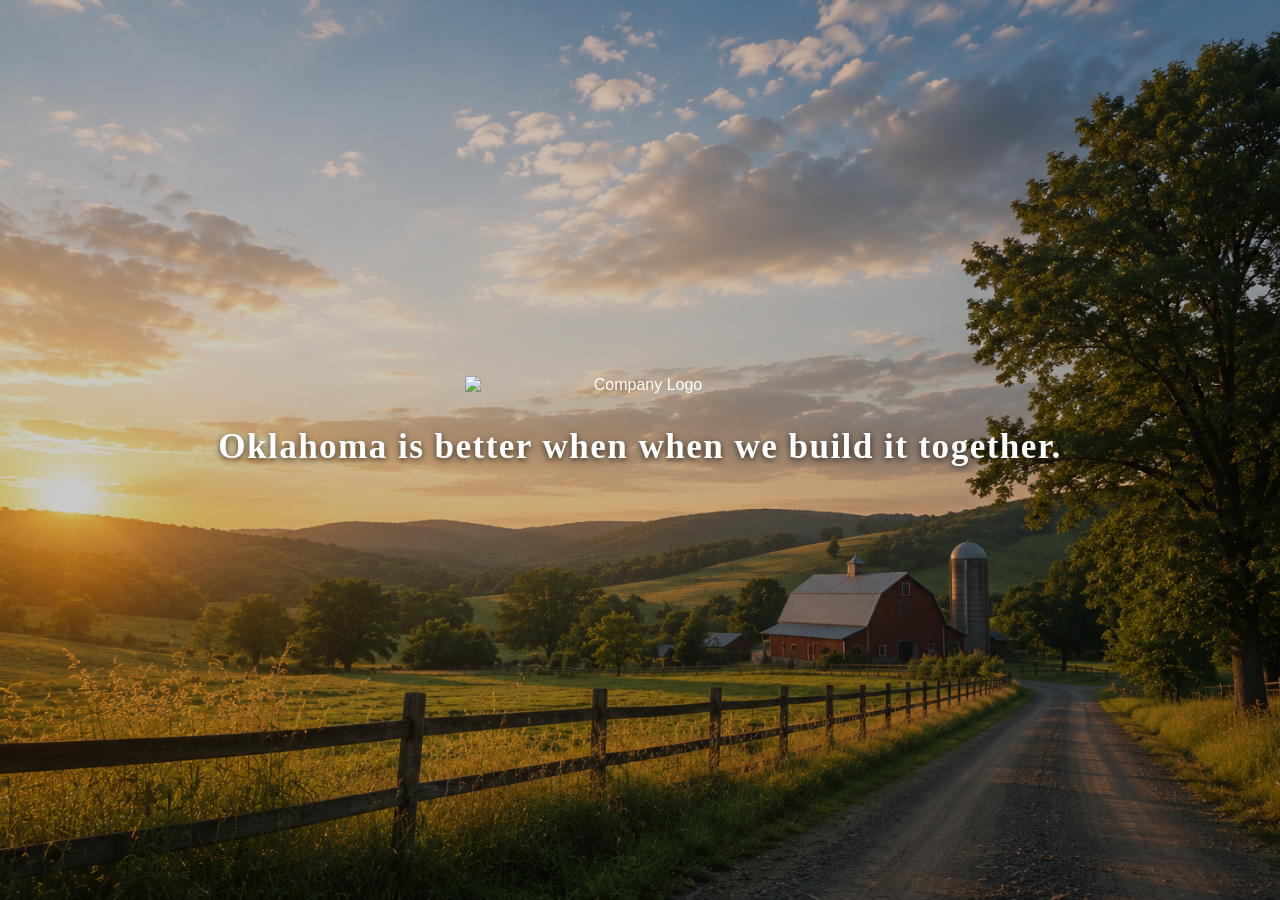
==== index.html @ b691f486 "Update logo image source in index.html" ====
<!DOCTYPE html>
<html lang="en">

<head>

    <meta charset="UTF-8">

    <meta
        name="viewport"
        content="width=device-width, initial-scale=1.0"
    >

    <title>ROK Exchange</title>

    <!-- Main stylesheet -->
    <link
        rel="stylesheet"
        href="assets/css/style.css"
    >

</head>


<body>

    <main class="hero">

        <div class="hero-content">

            <!-- Logo -->
            <img
                src="assets/images/LogoPNG.png"
                alt="Company Logo"
                class="logo"
            >

            <!-- Slogan -->
            <h1 class="slogan">
                Oklahoma is better when when we build it together.
            </h1>

        </div>

    </main>

</body>

</html>
---- assets/css/style.css ----
/* =========================================
   RESET
   ========================================= */

* {
    margin: 0;
    padding: 0;
    box-sizing: border-box;
}


/* =========================================
   PAGE
   ========================================= */

html,
body {
    width: 100%;
    height: 100%;
}

body {
    font-family: Arial, Helvetica, sans-serif;
    overflow: hidden;
}


/* =========================================
   HERO / BACKGROUND
   ========================================= */

.hero {
    width: 100%;
    min-height: 100vh;

    /* Background image */
    background-image:
        linear-gradient(
            rgba(0, 0, 0, 0.20),
            rgba(0, 0, 0, 0.20)
        ),
        url("../images/background.png");

    background-size: cover;
    background-position: center;
    background-repeat: no-repeat;

    /* Center the content */
    display: flex;
    justify-content: center;
    align-items: center;

    text-align: center;

    overflow: hidden;
}


/* =========================================
   CONTENT
   ========================================= */

.hero-content {
    width: 90%;
    max-width: 900px;

    /* Move content slightly upward */
    transform: translateY(-3vh);

    color: white;
}


/* =========================================
   LOGO
   ========================================= */

.logo {
    width: 350px;
    max-width: 75vw;
    height: auto;

    display: block;

    /* Centers logo and adds space below it */
    margin: 0 auto 30px;
}


/* =========================================
   SLOGAN
   ========================================= */

.slogan {
    font-family: Georgia, "Times New Roman", serif;

    font-size: 2.2rem;
    font-weight: 600;

    letter-spacing: 0.04em;
    line-height: 1.3;

    color: white;

    text-shadow:
        0 2px 6px rgba(0, 0, 0, 0.7);
}


/* =========================================
   MOBILE
   ========================================= */

@media (max-width: 600px) {

    .hero-content {
        width: 90%;
        transform: translateY(-2vh);
    }

    .logo {
        width: 260px;
    }

    .slogan {
        font-size: 1.4rem;
    }
}
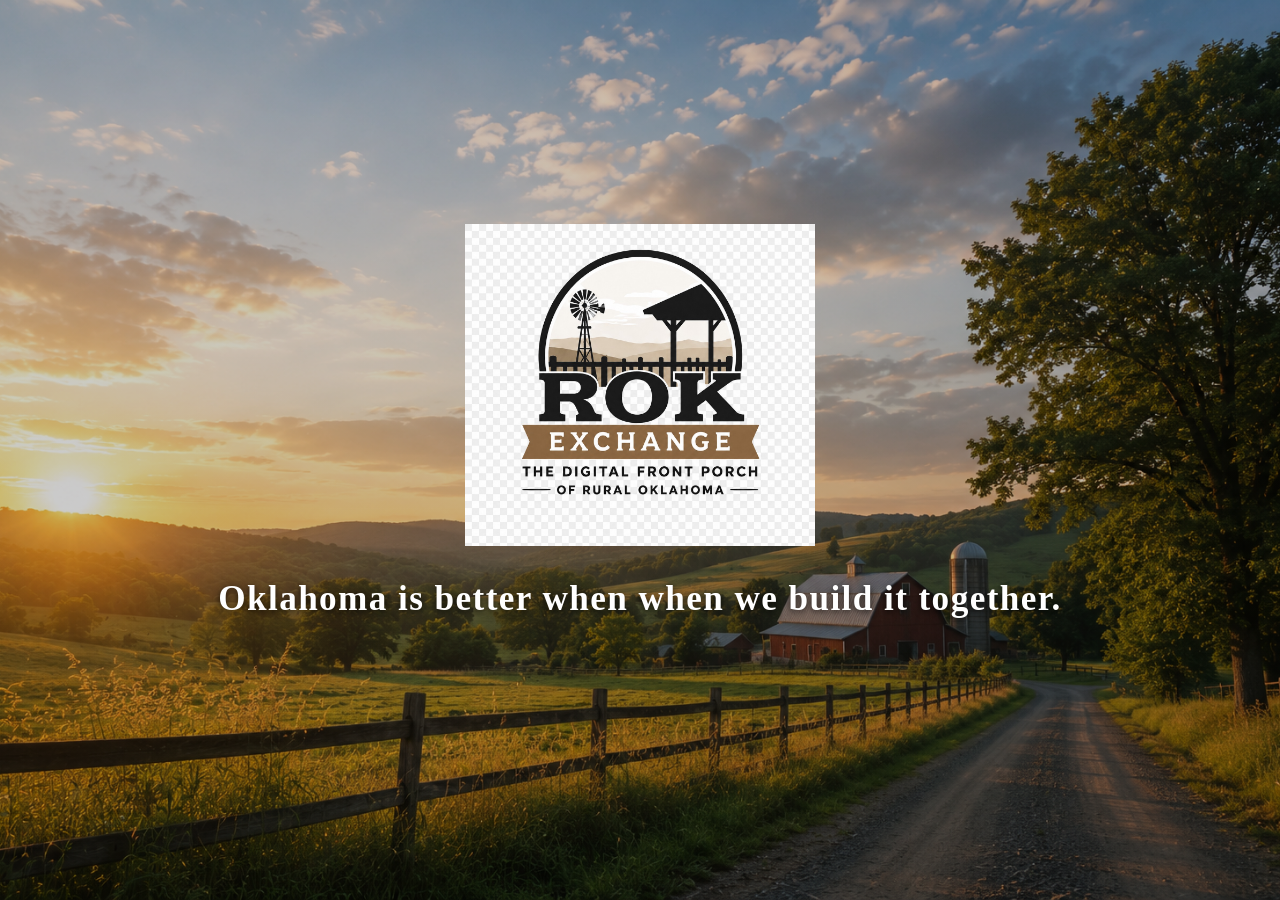
==== commit 1ac55bec: "Change logo image format from PNG to JPG" ====
--- a/index.html
+++ b/index.html
@@ -29,7 +29,7 @@
 
             <!-- Logo -->
             <img
-                src="assets/images/LogoPNG.png"
+                src="assets/images/LogoPNG.jpg"
                 alt="Company Logo"
                 class="logo"
             >
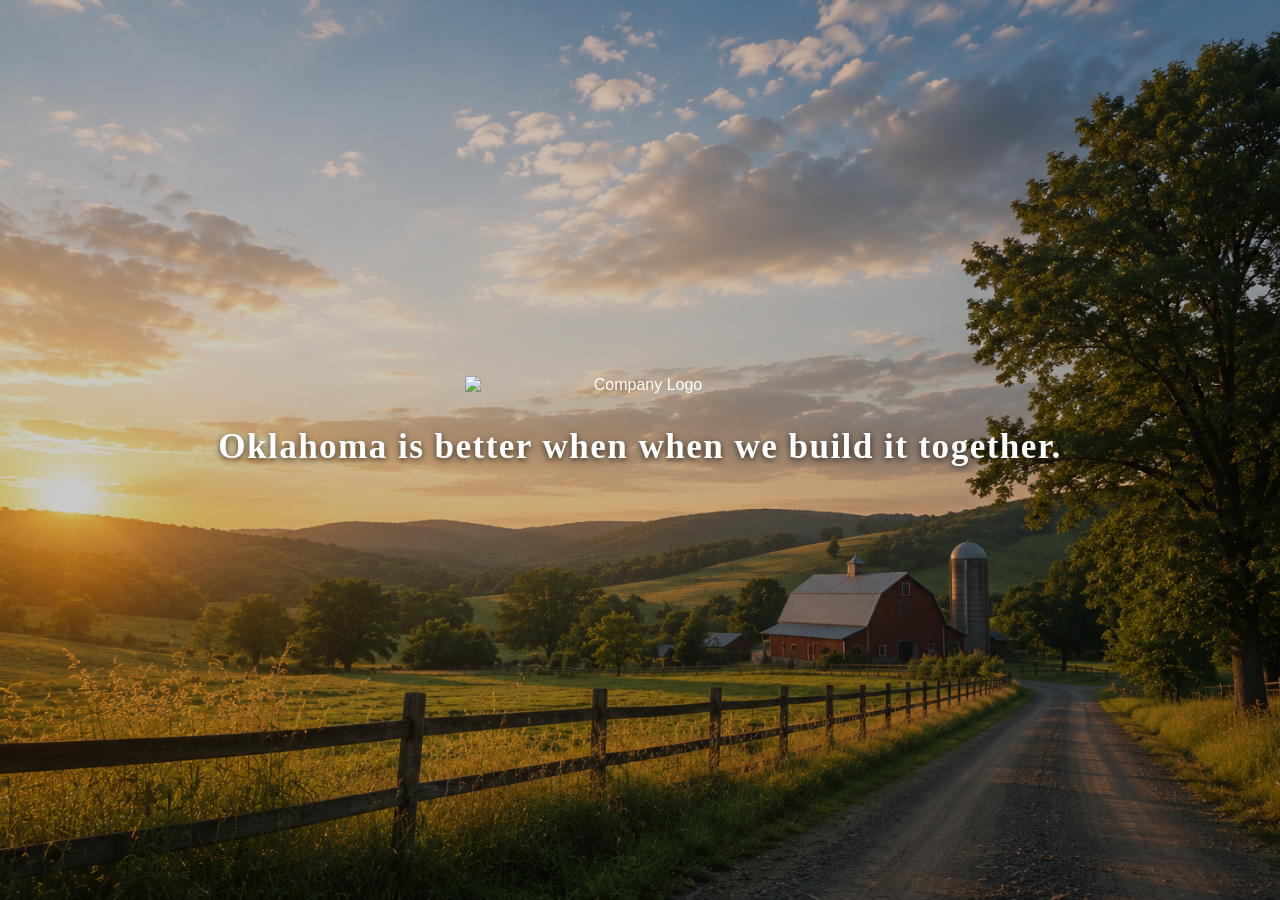
==== commit a080b509: "Update logo image source in index.html" ====
--- a/index.html
+++ b/index.html
@@ -29,7 +29,7 @@
 
             <!-- Logo -->
             <img
-                src="assets/images/LogoPNG.jpg"
+                src="assets/images/LOGO.jpg"
                 alt="Company Logo"
                 class="logo"
             >
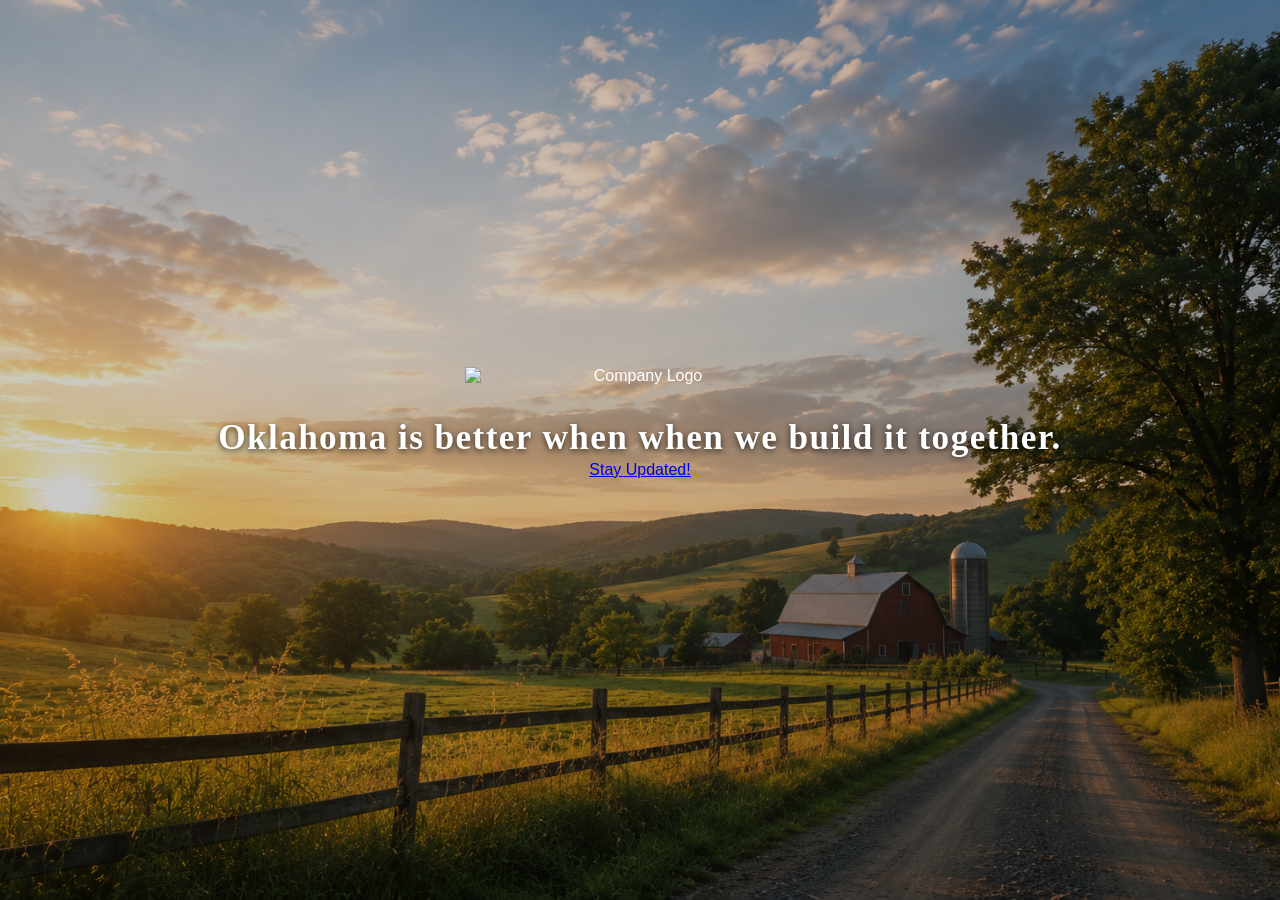
==== commit 63602d64: "Add 'Stay Updated!' button to index.html" ====
--- a/index.html
+++ b/index.html
@@ -38,6 +38,10 @@
             <h1 class="slogan">
                 Oklahoma is better when when we build it together.
             </h1>
+            
+            <a href="signup.html" class="updates-button">
+                Stay Updated!
+            </a>
 
         </div>
 
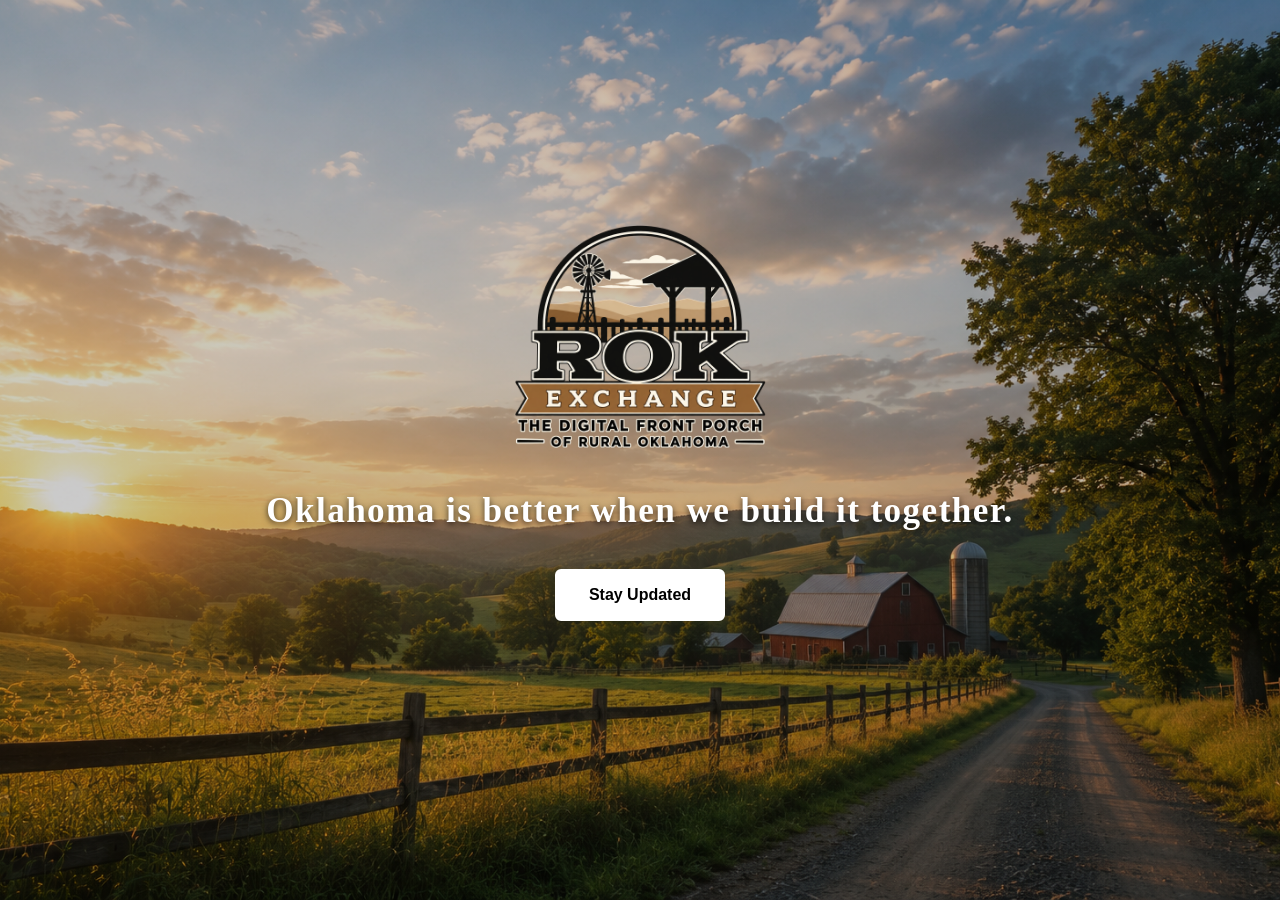
==== commit 455a18c3: "Refactor index.html for logo and content updates Updated logo image source and alt text. Removed unn" ====
--- a/index.html
+++ b/index.html
@@ -2,7 +2,6 @@
 <html lang="en">
 
 <head>
-
     <meta charset="UTF-8">
 
     <meta
@@ -12,14 +11,11 @@
 
     <title>ROK Exchange</title>
 
-    <!-- Main stylesheet -->
     <link
         rel="stylesheet"
         href="assets/css/style.css"
     >
-
 </head>
-
 
 <body>
 
@@ -27,20 +23,18 @@
 
         <div class="hero-content">
 
-            <!-- Logo -->
             <img
-                src="assets/images/LOGO.jpg"
-                alt="Company Logo"
+                src="assets/images/LOGO.png"
+                alt="ROK Exchange Logo"
                 class="logo"
             >
 
-            <!-- Slogan -->
             <h1 class="slogan">
-                Oklahoma is better when when we build it together.
+                Oklahoma is better when we build it together.
             </h1>
-            
+
             <a href="signup.html" class="updates-button">
-                Stay Updated!
+                Stay Updated
             </a>
 
         </div>
--- a/assets/css/style.css
+++ b/assets/css/style.css
@@ -106,6 +106,40 @@
         0 2px 6px rgba(0, 0, 0, 0.7);
 }
 
+/* =========================================
+   UPDATE BUTTON
+   ========================================= */
+
+.updates-button {
+    display: inline-block;
+
+    margin-top: 35px;
+    padding: 15px 32px;
+
+    background: white;
+    color: black;
+
+    font-family: Arial, Helvetica, sans-serif;
+    font-size: 1rem;
+    font-weight: 600;
+
+    text-decoration: none;
+
+    border: 2px solid white;
+    border-radius: 6px;
+
+    transition:
+        background-color 0.25s ease,
+        color 0.25s ease,
+        transform 0.25s ease;
+}
+
+.updates-button:hover {
+    background: transparent;
+    color: white;
+
+    transform: translateY(-2px);
+}
 
 /* =========================================
    MOBILE
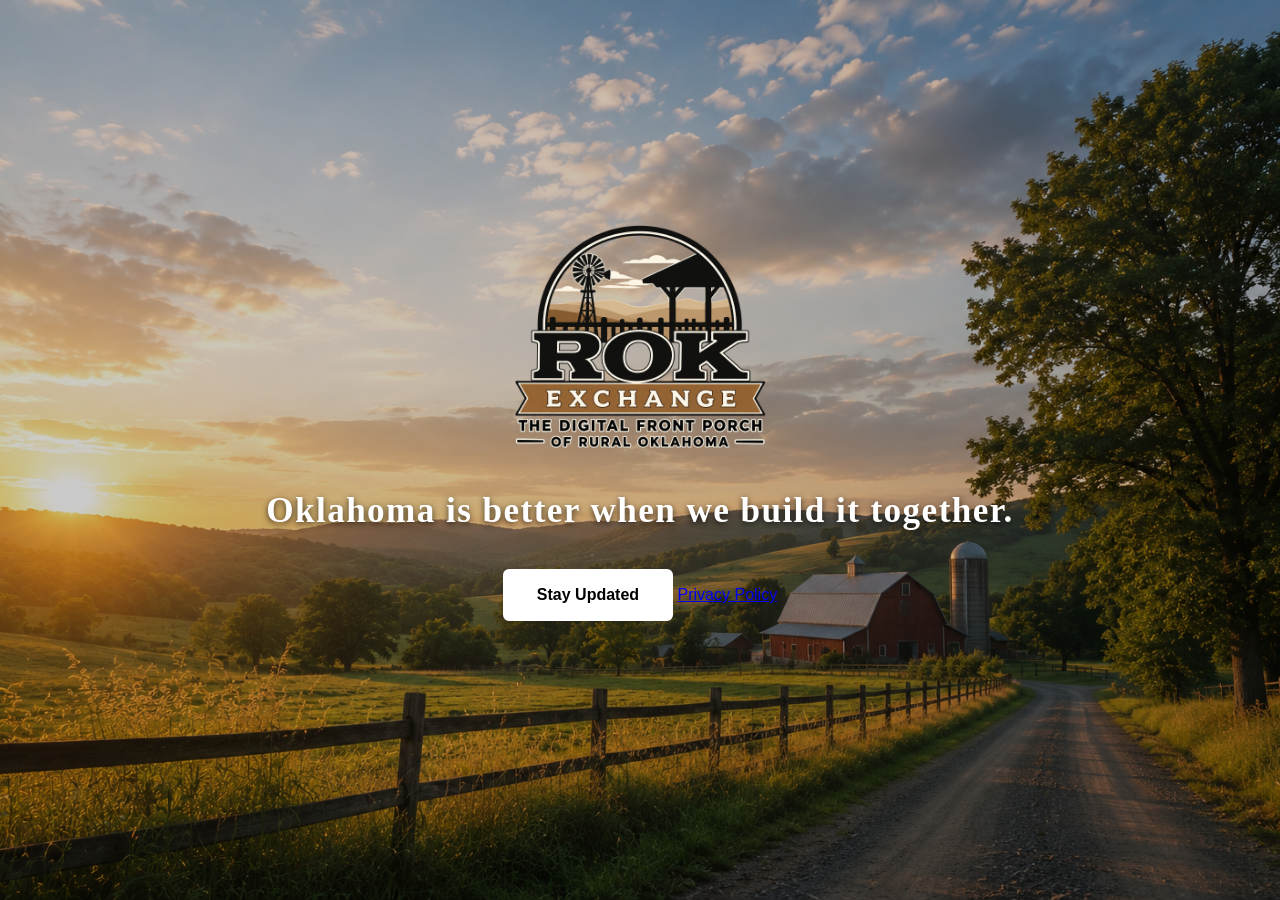
==== commit 96044f19: "Add Privacy Policy link to index.html" ====
--- a/index.html
+++ b/index.html
@@ -37,6 +37,10 @@
                 Stay Updated
             </a>
 
+            <a href="privacy.html" class="homepage-privacy-link">
+                Privacy Policy
+            </a>
+
         </div>
 
     </main>
--- a/assets/css/style.css
+++ b/assets/css/style.css
@@ -21,9 +21,7 @@
 
 body {
     font-family: Arial, Helvetica, sans-serif;
-    overflow: hidden;
-}
-
+}
 
 /* =========================================
    HERO / BACKGROUND
@@ -160,3 +158,281 @@
         font-size: 1.4rem;
     }
 }
+/* =========================================
+   SIGNUP PAGE
+   ========================================= */
+
+.signup-page {
+    width: 100%;
+    min-height: 100vh;
+
+    background-image:
+        linear-gradient(
+            rgba(0, 0, 0, 0.45),
+            rgba(0, 0, 0, 0.45)
+        ),
+        url("../images/background.png");
+
+    background-size: cover;
+    background-position: center;
+    background-repeat: no-repeat;
+
+    display: flex;
+    justify-content: center;
+    align-items: center;
+
+    padding: 20px;
+}
+
+.signup-container {
+    width: 100%;
+    max-width: 500px;
+
+    padding: 45px 35px;
+
+    background: rgba(0, 0, 0, 0.65);
+
+    border-radius: 12px;
+
+    text-align: center;
+
+    color: white;
+}
+
+.signup-logo {
+    width: 250px;
+    max-width: 70vw;
+
+    height: auto;
+
+    margin-bottom: 25px;
+}
+
+.signup-container h1 {
+    font-family: Georgia, "Times New Roman", serif;
+    font-size: 2.3rem;
+
+    margin-bottom: 15px;
+}
+
+.signup-description {
+    font-size: 1rem;
+    line-height: 1.5;
+
+    margin-bottom: 30px;
+}
+
+#email-form {
+    display: flex;
+    flex-direction: column;
+
+    gap: 15px;
+}
+
+#email-form input {
+    width: 100%;
+
+    padding: 15px;
+
+    border: none;
+    border-radius: 6px;
+
+    font-size: 1rem;
+
+    outline: none;
+}
+
+#email-form button {
+    padding: 15px;
+
+    border: 2px solid white;
+    border-radius: 6px;
+
+    background: white;
+    color: black;
+
+    font-size: 1rem;
+    font-weight: 600;
+
+    cursor: pointer;
+
+    transition:
+        background-color 0.25s ease,
+        color 0.25s ease;
+}
+
+#email-form button:hover {
+    background: transparent;
+    color: white;
+}
+
+#form-message {
+    min-height: 24px;
+
+    margin-top: 20px;
+
+    font-size: 0.95rem;
+}
+
+.back-link {
+    display: inline-block;
+
+    margin-top: 20px;
+
+    color: white;
+
+    text-decoration: none;
+}
+
+.back-link:hover {
+    text-decoration: underline;
+}
+
+
+/* =========================================
+   SIGNUP MOBILE
+   ========================================= */
+
+@media (max-width: 600px) {
+
+    .signup-container {
+        padding: 35px 20px;
+    }
+
+    .signup-container h1 {
+        font-size: 1.8rem;
+    }
+
+    .signup-logo {
+        width: 210px;
+    }
+}
+
+/* =========================================
+   PRIVACY NOTICE ON SIGNUP FORM
+   ========================================= */
+
+.privacy-notice {
+    margin-top: 18px;
+
+    font-size: 0.82rem;
+    line-height: 1.5;
+
+    color: rgba(255, 255, 255, 0.8);
+}
+
+.privacy-notice a {
+    color: white;
+    text-decoration: underline;
+}
+
+.privacy-notice a:hover {
+    opacity: 0.8;
+}
+
+
+/* =========================================
+   PRIVACY POLICY PAGE
+   ========================================= */
+
+.privacy-page {
+    width: 100%;
+    min-height: 100vh;
+
+    background-image:
+        linear-gradient(
+            rgba(0, 0, 0, 0.65),
+            rgba(0, 0, 0, 0.65)
+        ),
+        url("../images/background.png");
+
+    background-size: cover;
+    background-position: center;
+    background-attachment: fixed;
+
+    padding: 60px 20px;
+
+    color: white;
+
+    overflow-y: auto;
+}
+
+.privacy-container {
+    width: 100%;
+    max-width: 850px;
+
+    margin: 0 auto;
+
+    padding: 45px;
+
+    background: rgba(0, 0, 0, 0.75);
+
+    border-radius: 12px;
+}
+
+.privacy-container h1 {
+    font-family: Georgia, "Times New Roman", serif;
+
+    font-size: 2.5rem;
+
+    margin-bottom: 10px;
+}
+
+.privacy-updated {
+    margin-bottom: 35px;
+
+    color: rgba(255, 255, 255, 0.7);
+
+    font-size: 0.9rem;
+}
+
+.privacy-container h2 {
+    margin-top: 30px;
+    margin-bottom: 10px;
+
+    font-size: 1.3rem;
+}
+
+.privacy-container p {
+    margin-bottom: 15px;
+
+    line-height: 1.7;
+
+    color: rgba(255, 255, 255, 0.9);
+}
+
+.privacy-container a {
+    color: white;
+}
+
+.privacy-container .back-link {
+    display: inline-block;
+
+    margin-top: 30px;
+
+    text-decoration: none;
+}
+
+.privacy-container .back-link:hover {
+    text-decoration: underline;
+}
+
+
+/* =========================================
+   PRIVACY PAGE MOBILE
+   ========================================= */
+
+@media (max-width: 600px) {
+
+    .privacy-page {
+        padding: 25px 15px;
+    }
+
+    .privacy-container {
+        padding: 30px 20px;
+    }
+
+    .privacy-container h1 {
+        font-size: 2rem;
+    }
+}
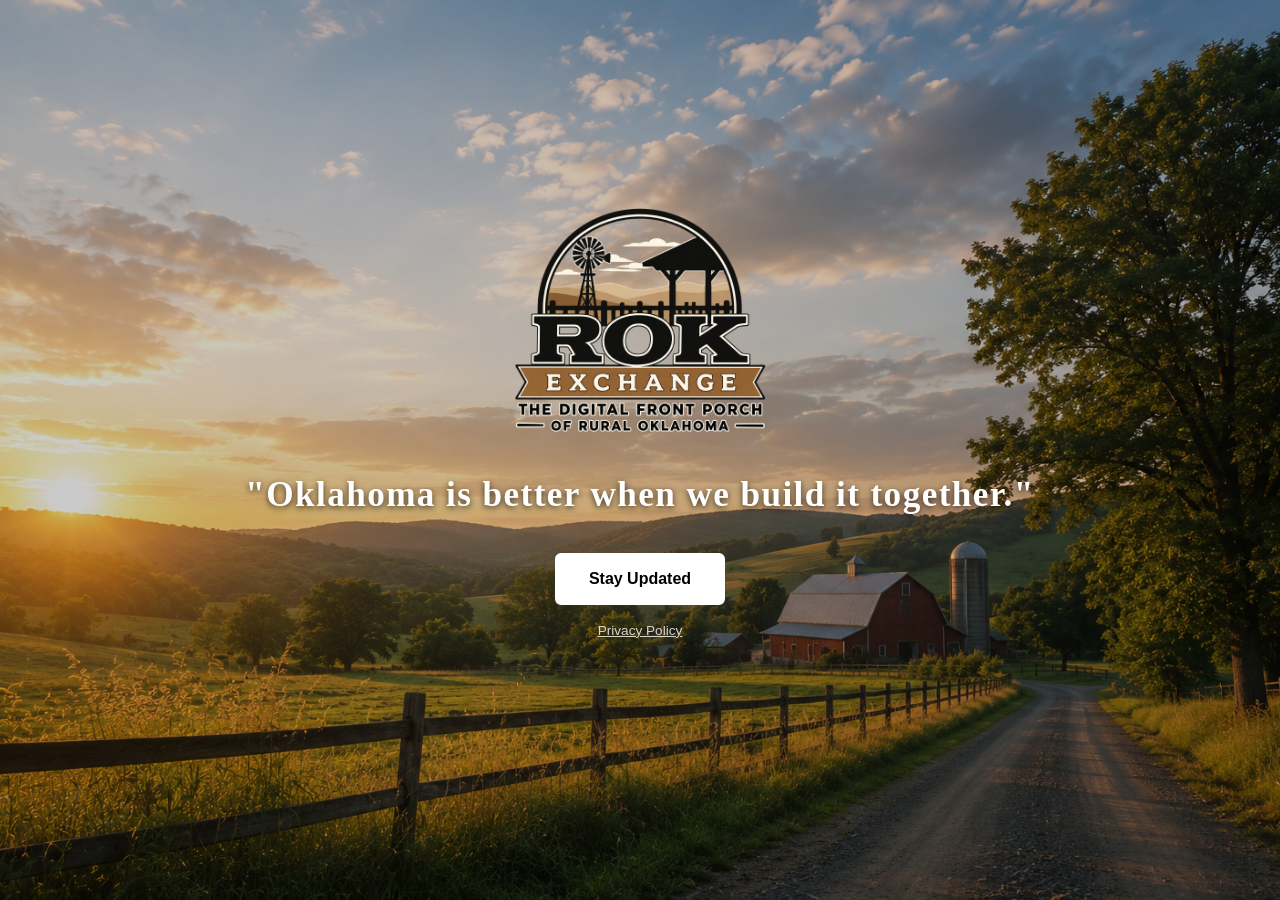
==== commit 66da7f1a: "Fix quotation marks in slogan text" ====
--- a/index.html
+++ b/index.html
@@ -30,7 +30,7 @@
             >
 
             <h1 class="slogan">
-                Oklahoma is better when we build it together.
+                "Oklahoma is better when we build it together."
             </h1>
 
             <a href="signup.html" class="updates-button">
--- a/assets/css/style.css
+++ b/assets/css/style.css
@@ -436,3 +436,27 @@
         font-size: 2rem;
     }
 }
+
+.homepage-privacy-link {
+    display: block;
+
+    width: fit-content;
+
+    margin: 18px auto 0;
+
+    color: rgba(255, 255, 255, 0.8);
+
+    font-size: 0.85rem;
+
+    text-decoration: underline;
+}
+
+.homepage-privacy-link:hover {
+    color: white;
+}
+
+.hero-actions {
+    display: flex;
+    flex-direction: column;
+    align-items: center;
+}
